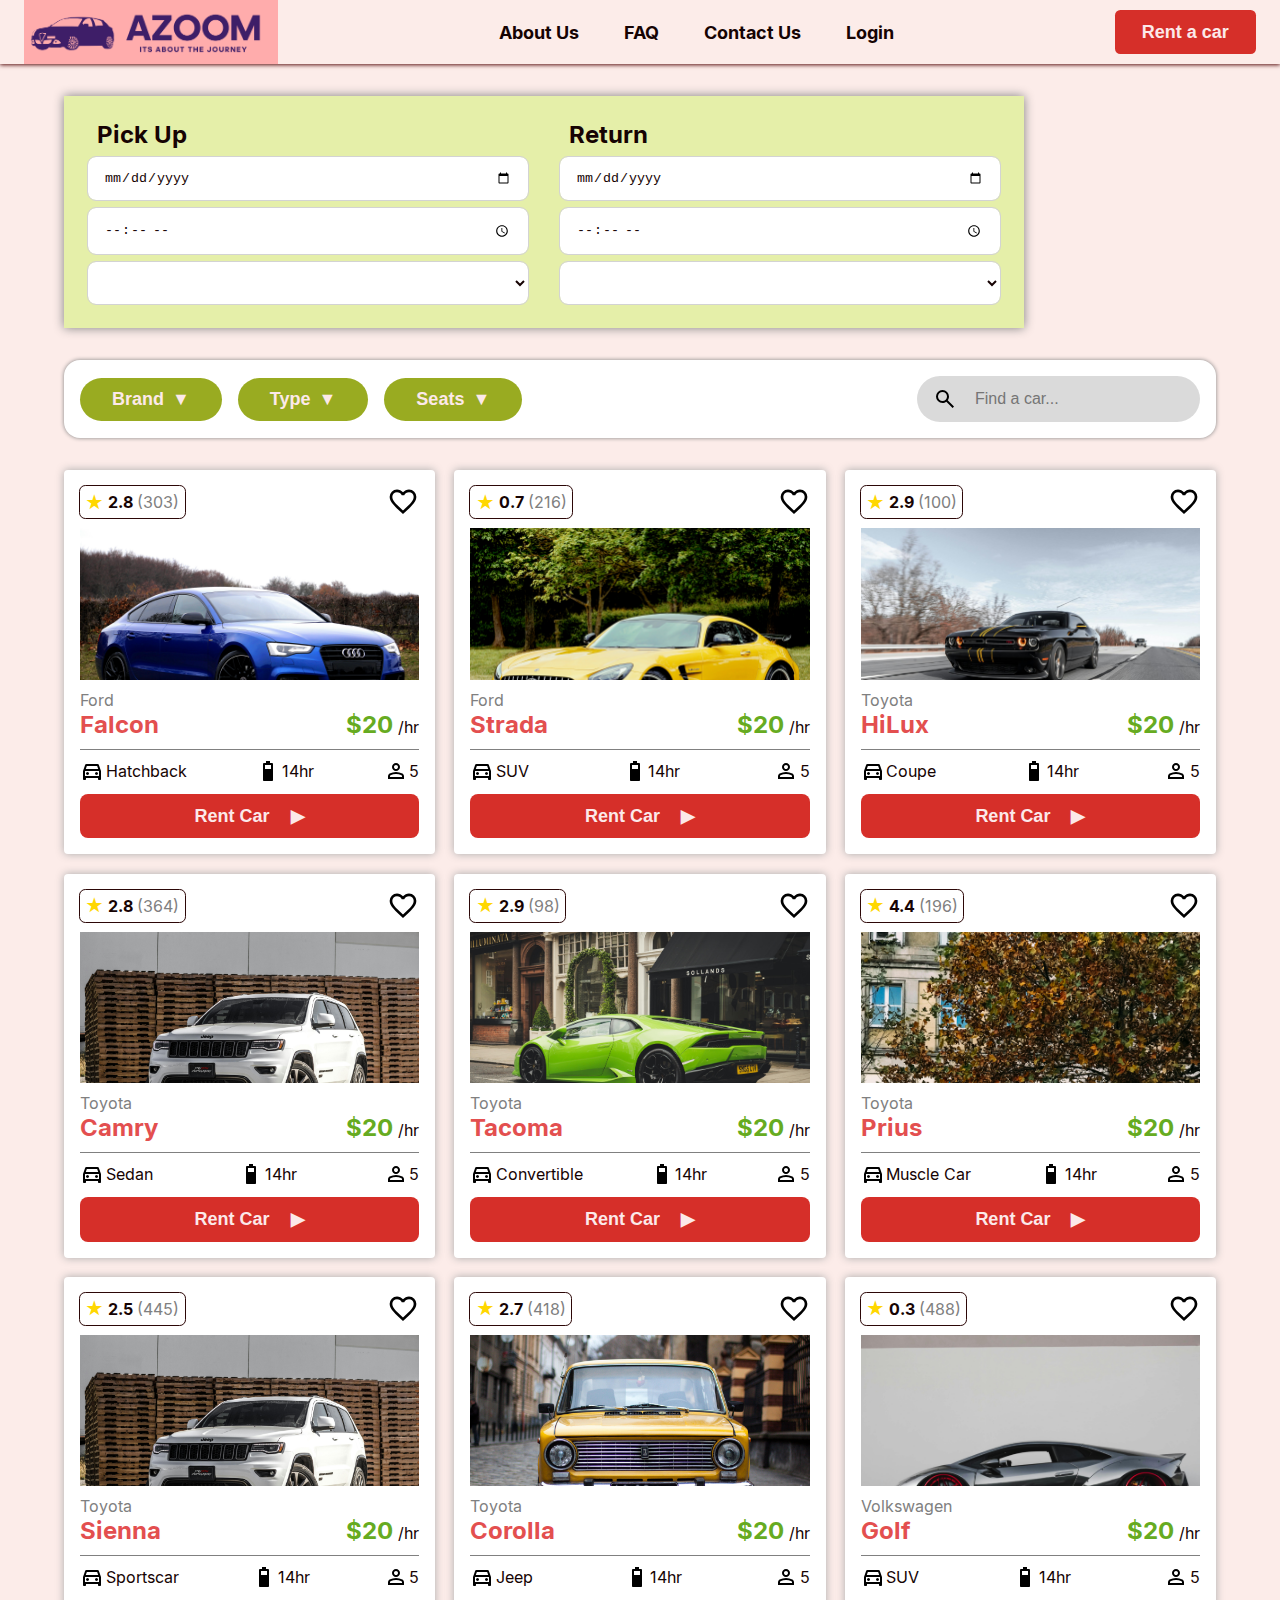
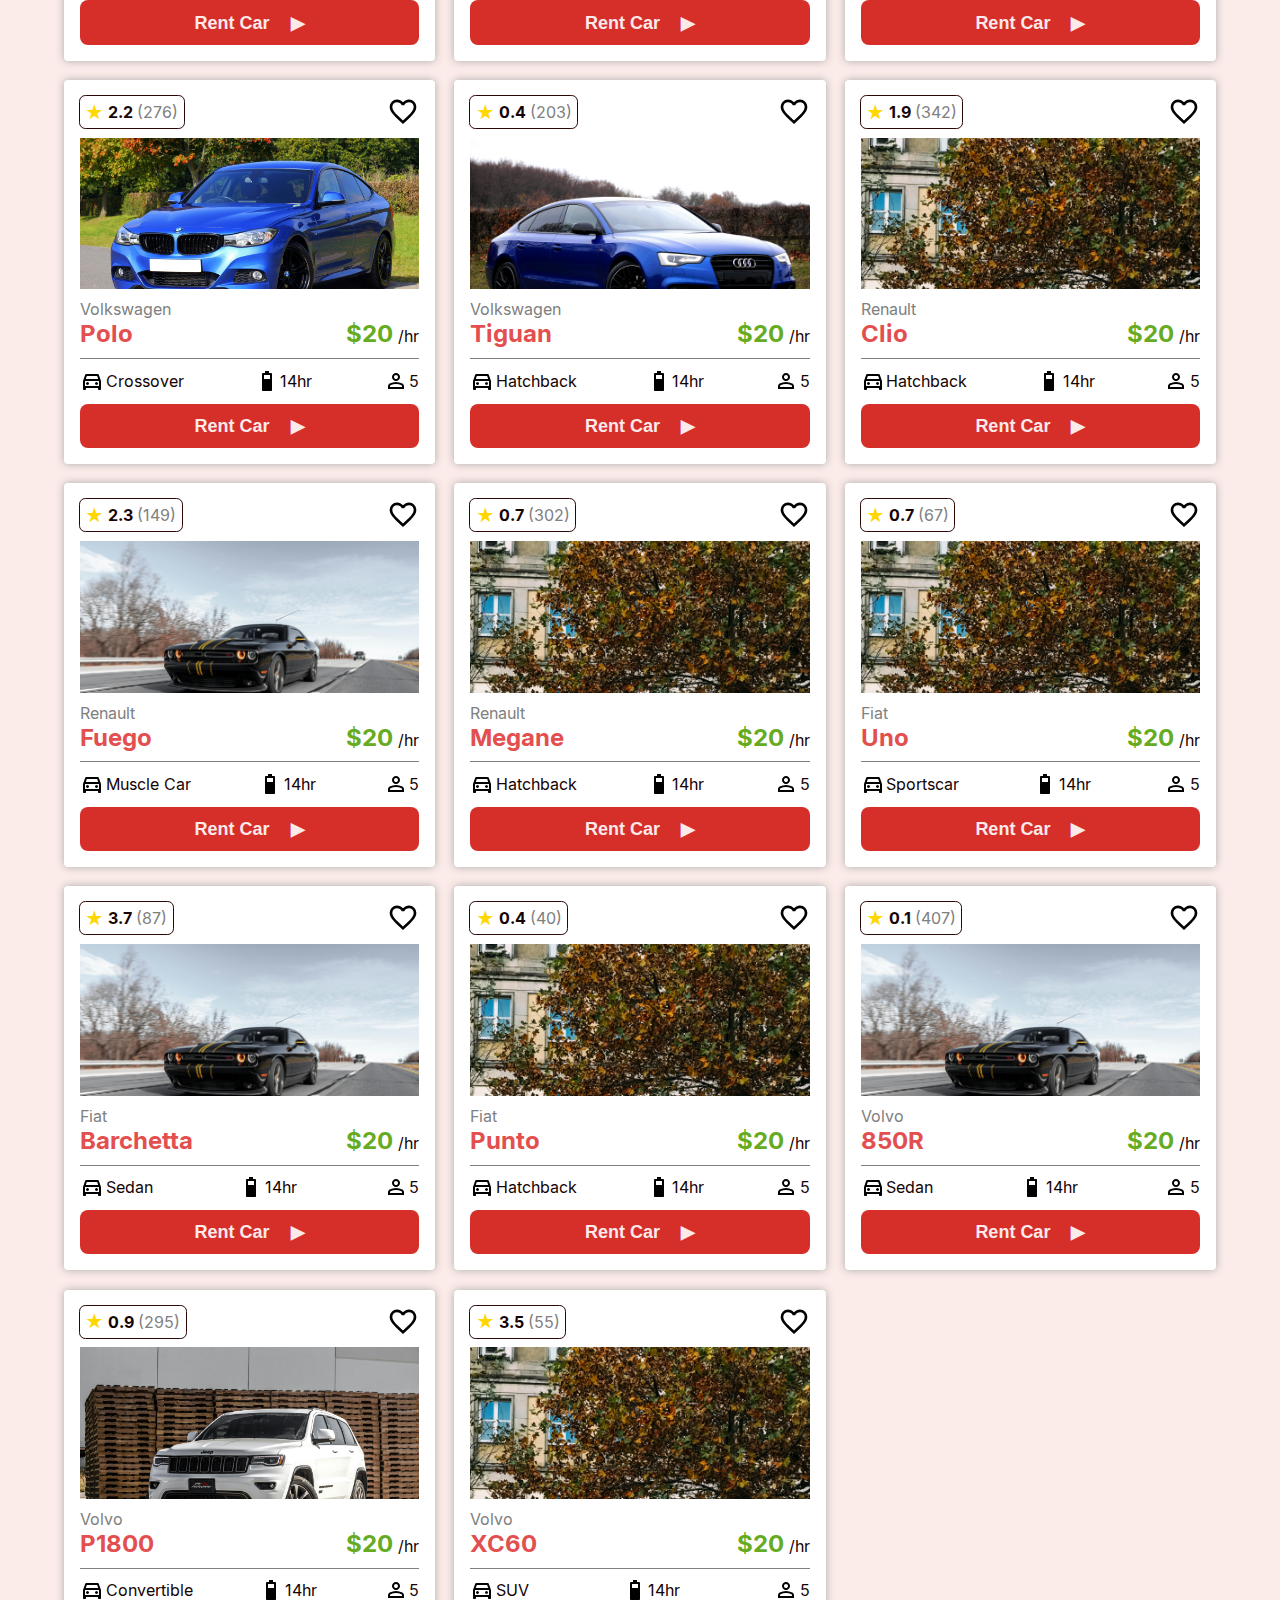
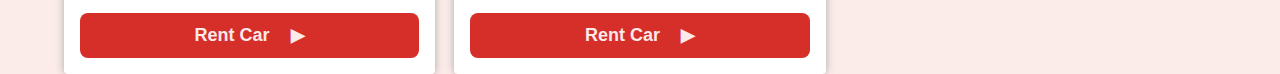
==== carCatalogue.html @ 2519cd16 "Made the 'contact us' page, design done-ish - just require refinements Created 'about us' page (but " ====
<!DOCTYPE html>
<html lang="en">

<head>
   <meta charset="UTF-8">
   <meta name="viewport" content="width=device-width, initial-scale=1.0">
   <title>AZoom - Car Catalogue</title>
   <link rel="stylesheet" href="../css/globalVars.css">
   <link rel="stylesheet" href="../css/carCatalogue.css">
   <script src="database/cars.js"></script>
   <script src="js/Globals.js"></script>
   <script src="js/navbar.js"></script>
   <script src="js/carCatalogue.js"></script>
</head>

<body class="car-catalogue">

   <!---------- HEADER ---------->
   <header class="header">
      <a href="./index.html">
         <img class="logo" src="../assets/images/AZoom-Logo.png" alt="">
      </a>

      <!--- MENU ITEMS LARGE (only show on larger devices) --->
      <nav class="menu-items-large">
         <a href="aboutUs.html">About Us</a>
         <a href="FAQ.html">FAQ</a>
         <a href="contactUs.html">Contact Us</a>
         <a href="login.html">Login</a>
      </nav>

      <button onclick="window.location.href = 'carCatalogue.html'" class="login-btn">Rent a car</button>
      <div class="burger-menu">
         <span></span>
         <span></span>
         <span></span>
      </div>
   </header>

   <div class="header-modal">
      <nav>
         <a href="aboutUs.html">About Us</a>
         <a href="FAQ.html">FAQ</a>
         <a href="contactUs.html">Contact Us</a>
         <a href="login.html">Login</a>
         <button onclick="window.location.href = 'carCatalogue.html'" >Rent a Car</button>
      </nav>
      <button class="close-button">×</button>
   </div>

   <!--------- MAIN ---------->
   <main class="car-checkout-main">
      <div class="width-resize-container">

         <!------ PICKUP/RETURN DETAILS CONTAINER ------>
         <form class="pickup-return-details">
            <div class="pickup-details">
               <h2>Pick Up</h2>
               <input type="date" required>
               <input type="time" required>
               <select name="location-options" id="" required>
                  <option value=""></option>
                  <option value="Bukit Timah Nature Reserve">Bukit Timah Nature Reserve</option>
                  <option value="Hougang Rivercourt">Hougang Rivercourt</option>
               </select>
            </div>
            <div class="return-details">
               <h2>Return</h2>
               <input type="date" required>
               <input type="time" required>
               <select name="location-options" id="" required>
                  <option value=""></option>
                  <option value="Changi Village">Changi Village</option>
                  <option value="Hougang Rivercourt">Hougang Rivercourt</option>
                  <option value="Wilson Parking Singapore">Wilson Parking Singapore</option>
                  <option value="Nex Carpark">Nex Carpark</option>
                  <option value="Bukit Timah Nature Reserve">Bukit Timah Nature Reserve</option>
               </select>
            </div>
         </form>

         <!-------- CAR FILTERS -------->
         <section class="car-filters-container">

            <div class="all-dropdowns">
               <!------ CAR BRAND - DROPDOWN ------>
               <div class="dropdown-container">
                  <button class="dropdown-btn">
                     Brand<span>▼</span>
                  </button>
                  <div class="dropdown-content">
                     <div class="dropdown-option">
                        <input type="checkbox" checked>
                        <span>Ford</span>
                     </div>
                     <div class="dropdown-option">
                        <input type="checkbox" checked>
                        <span>Toyota</span>
                     </div>
                     <div class="dropdown-option">
                        <input type="checkbox" checked>
                        <span>Volkswagen</span>
                     </div>
                     <div class="dropdown-option">
                        <input type="checkbox" checked>
                        <span>Renault</span>
                     </div>
                     <div class="dropdown-option">
                        <input type="checkbox" checked>
                        <span>Fiat</span>
                     </div>
                     <div class="dropdown-option">
                        <input type="checkbox" checked>
                        <span>Volvo</span>
                     </div>
                  </div>
               </div>

               <div class="dropdown-container">
                  <button class="dropdown-btn">
                     Type<span>▼</span>
                  </button>
                  <div class="dropdown-content">
                     <div class="dropdown-option">
                        <input type="checkbox" checked>
                        <span>SUV</span>
                     </div>
                     <div class="dropdown-option">
                        <input type="checkbox" checked>
                        <span>Hatchback</span>
                     </div>
                     <div class="dropdown-option">
                        <input type="checkbox" checked>
                        <span>Coupe</span>
                     </div>
                     <div class="dropdown-option">
                        <input type="checkbox" checked>
                        <span>Sedan</span>
                     </div>
                  </div>
               </div>

               <div class="dropdown-container">
                  <button class="dropdown-btn">
                     Seats<span>▼</span>
                  </button>
                  <div class="dropdown-content">
                     <div class="dropdown-option">
                        <input type="checkbox" checked>
                        <span>1 Seater</span>
                     </div>
                     <div class="dropdown-option">
                        <input type="checkbox" checked>
                        <span>2 Seater</span>
                     </div>
                     <div class="dropdown-option">
                        <input type="checkbox" checked>
                        <span>3 Seater</span>
                     </div>
                     <div class="dropdown-option">
                        <input type="checkbox" checked>
                        <span>4 Seater</span>
                     </div>
                     <div class="dropdown-option">
                        <input type="checkbox" checked>
                        <span>5 Seater</span>
                     </div>
                  </div>
               </div>
            </div>

            <div class="car-search">
               <img src="assets/svg/Search.svg" alt="">
               <input type="text" placeholder="Find a car...">
            </div>
         </section>

         <!------ CAR LISTINGS CONTAINER -->
         <section class="car-listings">
            <!-- To be filled dynamically via Javascript -->
         </section>
      </div>
   </main>
</body>

</html>
---- css/globalVars.css ----
*, *::before, *::after {
   box-sizing: border-box;
}

:root {
   -webkit-font-smoothing: antialiased;
   -moz-osx-font-smoothing: grayscale;
   font-smooth: never;

   --margin-xxs: 0.236em;
   --margin-xs: 0.382em;
   --margin-s: 0.618em;
   --margin-m: 0.1em;
   --margin-l: 1.618em;
   --margin-xl: 2.618em;
   --margin-xxl: 4.236em;

   --d1-margin-xxs: 0.266em;
   --d1-margin-xs: 0.431em;
   --d1-margin-s: 0.697em;
   --d1-margin-m: 1.128em;
   --d1-margin-l: 1.825em;
   --d1-margin-xl: 2.953em;
   --d1-margin-xxl: 4.778em;

   --body-margin-xxs: 0.382em;
   --body-margin-xs: 0.618em;
   --body-margin-s: 0.1em;
   --body-margin-m: 1.618em;
   --body-margin-l: 2.618em;
   --body-margin-xl: 4.236em;
   --body-margin-xxl: 6.854em;

   --text-margin-xxs: 0.3em;
   --text-margin-xs: 0.486em;
   --text-margin-s: 0.7862em;
   --text-margin-m: 1.272em;
   --text-margin-l: 2.058em;
   --text-margin-xl: 3.330em;
   --text-margin-xl: 5.388em;

   /* --header-xpad: 2rem;
   --xpad: 2rem;
   --FAQ-header-height: 4rem;  */

   /* --text-50: #f9ebee;
   --text-100: #f4d7dd;
   --text-200: #e9afbb;
   --text-300: #dd8899;
   --text-400: #d26077;
   --text-500: #c73855;
   --text-600: #9f2d44;
   --text-700: #772233;
   --text-800: #501622;
   --text-900: #280b11;
   --text-950: #140608;

   --background-50: #faebee;
   --background-100: #f4d7dc;
   --background-200: #eaaeb9;
   --background-300: #df8696;
   --background-400: #d45e74;
   --background-500: #c93651;
   --background-600: #a12b41;
   --background-700: #792030;
   --background-800: #511520;
   --background-900: #280b10;
   --background-950: #140508;

   --primary-50: #faebee;
   --primary-100: #f4d7dc;
   --primary-200: #eaaeb9;
   --primary-300: #df8696;
   --primary-400: #d45e74;
   --primary-500: #c93651;
   --primary-600: #a12b41;
   --primary-700: #792030;
   --primary-800: #511520;
   --primary-900: #280b10;
   --primary-950: #140508;

   --secondary-50: #faf9eb;
   --secondary-100: #f4f3d7;
   --secondary-200: #e9e6af;
   --secondary-300: #deda87;
   --secondary-400: #d3cd5f;
   --secondary-500: #c8c137;
   --secondary-600: #a09a2c;
   --secondary-700: #787421;
   --secondary-800: #504d16;
   --secondary-900: #28270b;
   --secondary-950: #141305;

   --accent-50: #f6faeb;
   --accent-100: #ecf4d7;
   --accent-200: #daeaae;
   --accent-300: #c7df86;
   --accent-400: #b5d45e;
   --accent-500: #a2c936;
   --accent-600: #82a12b;
   --accent-700: #617920;
   --accent-800: #415115;
   --accent-900: #20280b;
   --accent-950: #101405; */

   --text-50: #fce9e9;
   --text-100: #f8d3d3;
   --text-200: #f1a7a7;
   --text-300: #ea7b7b;
   --text-400: #e34f4f;
   --text-500: #dd2222;
   --text-600: #b01c1c;
   --text-700: #841515;
   --text-800: #580e0e;
   --text-900: #2c0707;
   --text-950: #160303;
   
   --background-50: #fcece9;
   --background-100: #f8dad3;
   --background-200: #f1b4a7;
   --background-300: #ea8f7b;
   --background-400: #e36a4f;
   --background-500: #dd4522;
   --background-600: #b0371c;
   --background-700: #842915;
   --background-800: #581b0e;
   --background-900: #2c0e07;
   --background-950: #160703;
   
   --primary-50: #fbeaea;
   --primary-100: #f7d5d4;
   --primary-200: #efaca9;
   --primary-300: #e7827e;
   --primary-400: #de5854;
   --primary-500: #d62f29;
   --primary-600: #ab2521;
   --primary-700: #811c18;
   --primary-800: #561310;
   --primary-900: #2b0908;
   --primary-950: #150504;
   
   --secondary-50: #f9fbea;
   --secondary-100: #f2f7d4;
   --secondary-200: #e5efa9;
   --secondary-300: #d9e77e;
   --secondary-400: #ccde54;
   --secondary-500: #bfd629;
   --secondary-600: #99ab21;
   --secondary-700: #738118;
   --secondary-800: #4c5610;
   --secondary-900: #262b08;
   --secondary-950: #131504;
   
   --accent-50: #f2fbea;
   --accent-100: #e6f7d4;
   --accent-200: #ccefa9;
   --accent-300: #b3e77e;
   --accent-400: #99de54;
   --accent-500: #80d629;
   --accent-600: #66ab21;
   --accent-700: #4d8118;
   --accent-800: #335610;
   --accent-900: #1a2b08;
   --accent-950: #0d1504;
}

:root[data-theme="dark"] {
   --text-50: #140508;
   --text-100: #290a0f;
   --text-200: #52141f;
   --text-300: #7a1f2e;
   --text-400: #a3293d;
   --text-500: #cc334d;
   --text-600: #d65c70;
   --text-700: #e08594;
   --text-800: #ebadb8;
   --text-900: #f5d6db;
   --text-950: #faebed;

   --background-50: #140508;
   --background-100: #290a0f;
   --background-200: #52141f;
   --background-300: #7a1f2e;
   --background-400: #a3293d;
   --background-500: #cc334d;
   --background-600: #d65c70;
   --background-700: #e08594;
   --background-800: #ebadb8;
   --background-900: #f5d6db;
   --background-950: #faebed;

   --primary-50: #140508;
   --primary-100: #280b10;
   --primary-200: #511520;
   --primary-300: #792030;
   --primary-400: #a12b41;
   --primary-500: #c93651;
   --primary-600: #d45e74;
   --primary-700: #df8696;
   --primary-800: #eaaeb9;
   --primary-900: #f4d7dc;
   --primary-950: #faebee;

   --secondary-50: #141305;
   --secondary-100: #28270b;
   --secondary-200: #504d16;
   --secondary-300: #787421;
   --secondary-400: #a09a2c;
   --secondary-500: #c8c137;
   --secondary-600: #d3cd5f;
   --secondary-700: #deda87;
   --secondary-800: #e9e6af;
   --secondary-900: #f4f3d7;
   --secondary-950: #faf9eb;

   --accent-50: #101405;
   --accent-100: #20280b;
   --accent-200: #415115;
   --accent-300: #617920;
   --accent-400: #82a12b;
   --accent-500: #a2c936;
   --accent-600: #b5d45e;
   --accent-700: #c7df86;
   --accent-800: #daeaae;
   --accent-900: #ecf4d7;
   --accent-950: #f6faeb;
}

@font-face {
   font-family: 'Inter';
   src: url('/assets/fonts/Inter/Inter-Regular.ttf') format('truetype');
   font-weight: 400;
   font-style: normal;
}

@font-face {
   font-family: 'Inter';
   src: url('/assets/fonts/Inter/Inter-Bold.ttf') format('truetype');
   font-weight: 700;
   font-style: normal;
}

html,
body {
   background: var(--background-50);
   color: var(--text-950);

   margin: 0;
   padding: 0;

   height: 100%;

   font-family: 'Inter', sans-serif;
}

h1,
h2,
h3,
h4, 
h5, 
h6, 
ul,
ol,
p,
textarea {
   margin: 0;
   padding: 0;
}

img {
   display: block;
   width: 100%;
}
---- css/carCatalogue.css ----
@import url(globalVars.css);
@import url(header.css);

html,
body {
   background-color: var(--background-50);
}

.car-checkout-main {
   display: flex;
   flex-direction: column;
   justify-content: start;
   align-items: center;

   gap: 2.5rem;
   margin-top: 2rem;
   margin-bottom: 2rem;
}

.car-catalogue {
   width: 100%;
   height: 10rem;
}

.width-resize-container {
   display: flex;
   flex-direction: column;
   gap: 2rem;
   width: 90%;
}

@media screen and (min-width: 1024px) {
   .width-resize-container {
      max-width: 75rem;
   }
}

/* =============================================== */
/* ================ CAR FILTERS ================== */
/* =============================================== */
.car-filters-container {
   border-radius: 1rem;
   padding: 1rem;
   box-shadow: 0px 0px 0.25rem gray;
   background-color: white;

   width: 100%;
   display: flex;
   flex-direction: column;
   justify-content: center; 
   align-items: start;
   gap: 1.2rem;
}

@media screen and (min-width: 1024px) {
   .car-filters-container {
      flex-direction: row;
      justify-content: space-between;
      align-items: center;
   }
}

.car-filters-container .all-dropdowns {
   display: flex;
   justify-content: start;
   gap: 1rem;
}

.dropdown-container {
   position: relative;
   display: inline-block;
}

.dropdown-btn {
   display: flex;
   justify-content: center;
   align-items: center;
   gap: 0.5rem;

   background-color: var(--secondary-600);
   color: var(--text-50);

   border-radius: 4rem;
   border: none;
   padding: 0.7rem 2rem;

   font-size: large;
   font-weight: bold;
   transition: background-color 0.1s;
}

.dropdown-content {
   display: block;
   position: absolute;
   background-color: rgb(255, 255, 255);
   min-width: 12rem;
   outline: 2px solid lightgray;
   border-radius: 1rem;
   box-shadow: 0px 1rem 2rem 0px rgba(0, 0, 0, 0.2);
   z-index: 1;

   transform: scaleY(0); 
   transform-origin: top;
   transition: transform 0.2s ease-in-out;
}

.dropdown-container:hover .dropdown-content {
   display: block;
   transform: scaleY(1);
}

.dropdown-container:hover .dropdown-btn >span {
   transform: scaleY(-1);
}

.dropdown-btn >span {
   transition: transform 0.25s ease-in-out;
}

.dropdown-content .dropdown-option {
   color: black;
   padding: 12px 16px;
   text-decoration: none;
   display: block;
   accent-color: var(--primary-300);
}

.dropdown-content .dropdown-option:hover {
   background-color: #e3e3e3;
}

.dropdown-container:hover .dropdown-btn {
   background-color: var(--primary-400);
}
/* ============================================== */
/* ================ CAR SEARCH ================== */
/* ============================================== */
.car-search {
   display: flex;
   justify-content: start;
   /* align-items: center; */
   gap: 1rem;

   font-size: medium;
   border-radius: 2rem;
   padding: 0.7rem 1rem;
   background-color: rgb(218, 218, 218);
}

.car-search >img {
   width: 1.5rem;
   height: 1.5rem;
   object-fit: contain;
}

.car-search >input[type="text"] {
   border: none;
   background: none;
   min-width: 12rem;
   font-size: 1rem;
}

.car-search >input[type="text"]:focus {
   outline: none;
}

.car-search >button:hover {
   background-color: var(--accent-500);
}

/* ================================================ */
/* ============ PICKUP/RETURN DETAILS ============= */
/* ================================================ */
.pickup-return-details {
   display: flex;
   flex-direction: column;
   gap: 2rem;
   background-color: var(--secondary-200);
   box-shadow: 0px 0px 10px gray;
   padding: 1.5rem;
   width: 100%;
}

.pickup-details,
.return-details {
   display: flex;
   flex-direction: column;
   gap: 0.5rem;
}

.pickup-details h2,
.return-details h2 {
   padding-left: var(--margin-xs);
}

.pickup-return-details input[type="date"],
.pickup-return-details input[type="time"],
.pickup-return-details input[type="text"],
.pickup-return-details select {
   border-radius: 0.5rem;
   border: none;
   outline: 1px solid lightgray;
   background: white;
   color: var(--text-950);
   padding: 0.8rem 1rem;
}

@media screen and (min-width: 768px) {
   .pickup-return-details-container {
      justify-content: flex-start;
   }

   .pickup-return-details {
      flex-direction: row;
      max-width: 60rem;
   }

   .pickup-details,
   .return-details {
      width: 100%;
   }
}

/* ================================================ */
/* ============== CAR CATALOGUE MAIN ============== */
/* ================================================ */
.car-catalogue .heading {
   text-align: center;
   font-size: 2.5rem;
   margin-top: var(--margin-xl);
   margin-bottom: var(--margin-l);
}

.car-listings {
   display: grid;
   grid-template-columns: 1fr;
   gap: 1.2rem;
}

@media screen and (min-width: 550px) {
   .car-listings {
      grid-template-columns: repeat(2, 1fr);
   }
}

@media screen and (min-width: 1024px) {
   .car-listings {
      grid-template-columns: repeat(3, 1fr);
   }
}
/* =========================================== */
/* =============== CAR CARD ================== */
/* =========================================== */
.car-card {
   flex: 1 1 20rem;

   display: flex;
   flex-direction: column;
   align-items: center;

   padding: 1rem;
   height: 24rem;

   background-color: white;
   border-radius: 0.25rem;
   box-shadow: 0px 0px 8px darkgray;
}

/* ============================================= */
/* =============== CAR HEADER ================== */
/* ============================================= */
.car-card .card-header {
   display: flex;
   flex-direction: row;
   justify-content: space-between;

   width: 100%;
   margin-bottom: var(--margin-s);
}

.card-header>img {
   height: 2rem;
   width: 2rem;
   object-fit: contain;
}

.rating-container {
   display: flex;
   justify-content: start;
   align-items: center;

   border-radius: 0.333rem;
   gap: 0.25rem;

   padding-top: 0.125rem;
   padding-bottom: 0.125rem;

   padding-left: 0.333rem;
   padding-right: 0.333rem;

   outline: 1px solid var(--text-900);
}

.rating-container .star {
   font-size: large;
   color: gold;
}

.rating-container .rating-count {
   color: gray;
}

/* ============================================= */
/* ============= IMAGE CONTAINER =============== */
/* ============================================= */
.car-card .image-container {
   width: 100%;
   height: 20rem;

   overflow: hidden;
}

.car-card .image-container>img {
   width: 100%;
   object-fit: contain;
}

/* ============================================ */
/* ================ CAR DATA ================== */
/* ============================================ */
.car-listings .car-card .car-data {
   display: flex;
   justify-content: space-between;
   align-items: end;
   width: 100%;

   margin-bottom: var(--margin-s);
}

.car-listings .car-card .car-data .data-left {
   display: flex;
   flex-direction: column;
   justify-content: center;
   align-items: start;
}

.car-listings .car-card .car-data .car-make {
   color: gray;
   margin-top: var(--margin-s);
}

.car-listings .car-card .car-data .car-model {
   color: var(--text-400);
   font-size: x-large;
}

.car-listings .car-card .car-data .hourly-rate strong {
   font-size: x-large;
   color: var(--accent-600);
}

.car-listings .car-card .separator {
   width: 100%;
   height: 1px;
   background-color: gray;
}

/* ============================================ */
/* ================ CAR STATS ================= */
/* ============================================ */
.car-listings .car-card .car-stats {
   display: flex;
   justify-content: space-between;
   align-items: center;
   width: 100%;

   margin-top: var(--margin-s);
}

.car-stat {
   display: flex;
   justify-content: center;
   align-items: center;
   gap: 0.1rem;
}

.car-stat>img {
   width: 1.5rem;
   height: 1.5rem;
}

/* ============================================ */
/* ================ CAR BUTTON ================ */
/* ============================================ */
.rent-btn {
   margin-top: var(--margin-s);
   padding-top: 1rem;
   background-color: var(--primary-500);
   width: 100%;

   font-size: large;
   font-weight: bold;

   color: var(--text-50);
   border: none;
   border-radius: 0.5rem;
   padding: 0.7rem 0rem;

   cursor: pointer;
   transition: background-color 0.1s ease-in-out;
}

.rent-btn:hover {
   background-color: var(--primary-400);
}

.rent-btn >span {
   margin-left: 1rem;
   transition: all 0.1s;
}

.rent-btn:hover >span {
   /* margin-left: 1rem; */
   transform: scale(1.5);
}

/* ---- DEBUG ---- */
* {
   /* outline: 1px dotted rgb(205, 71, 71); */
}
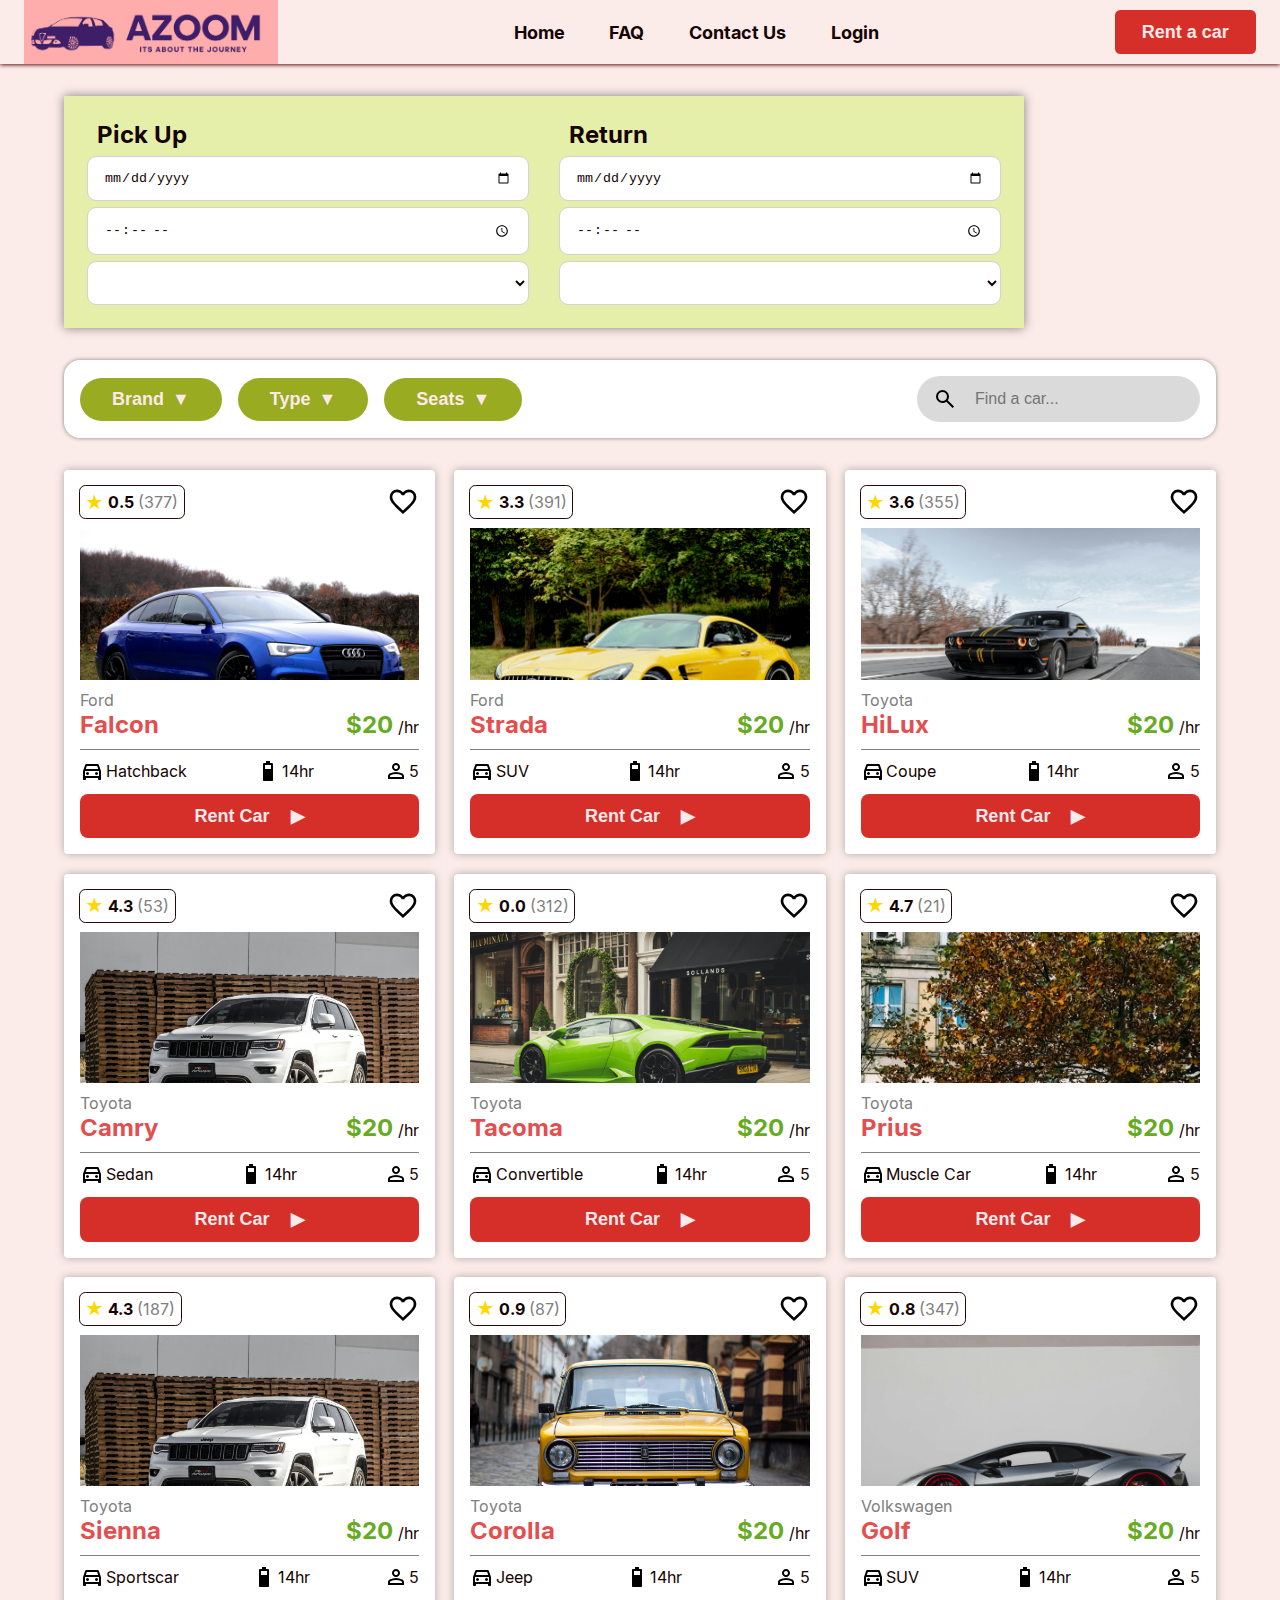
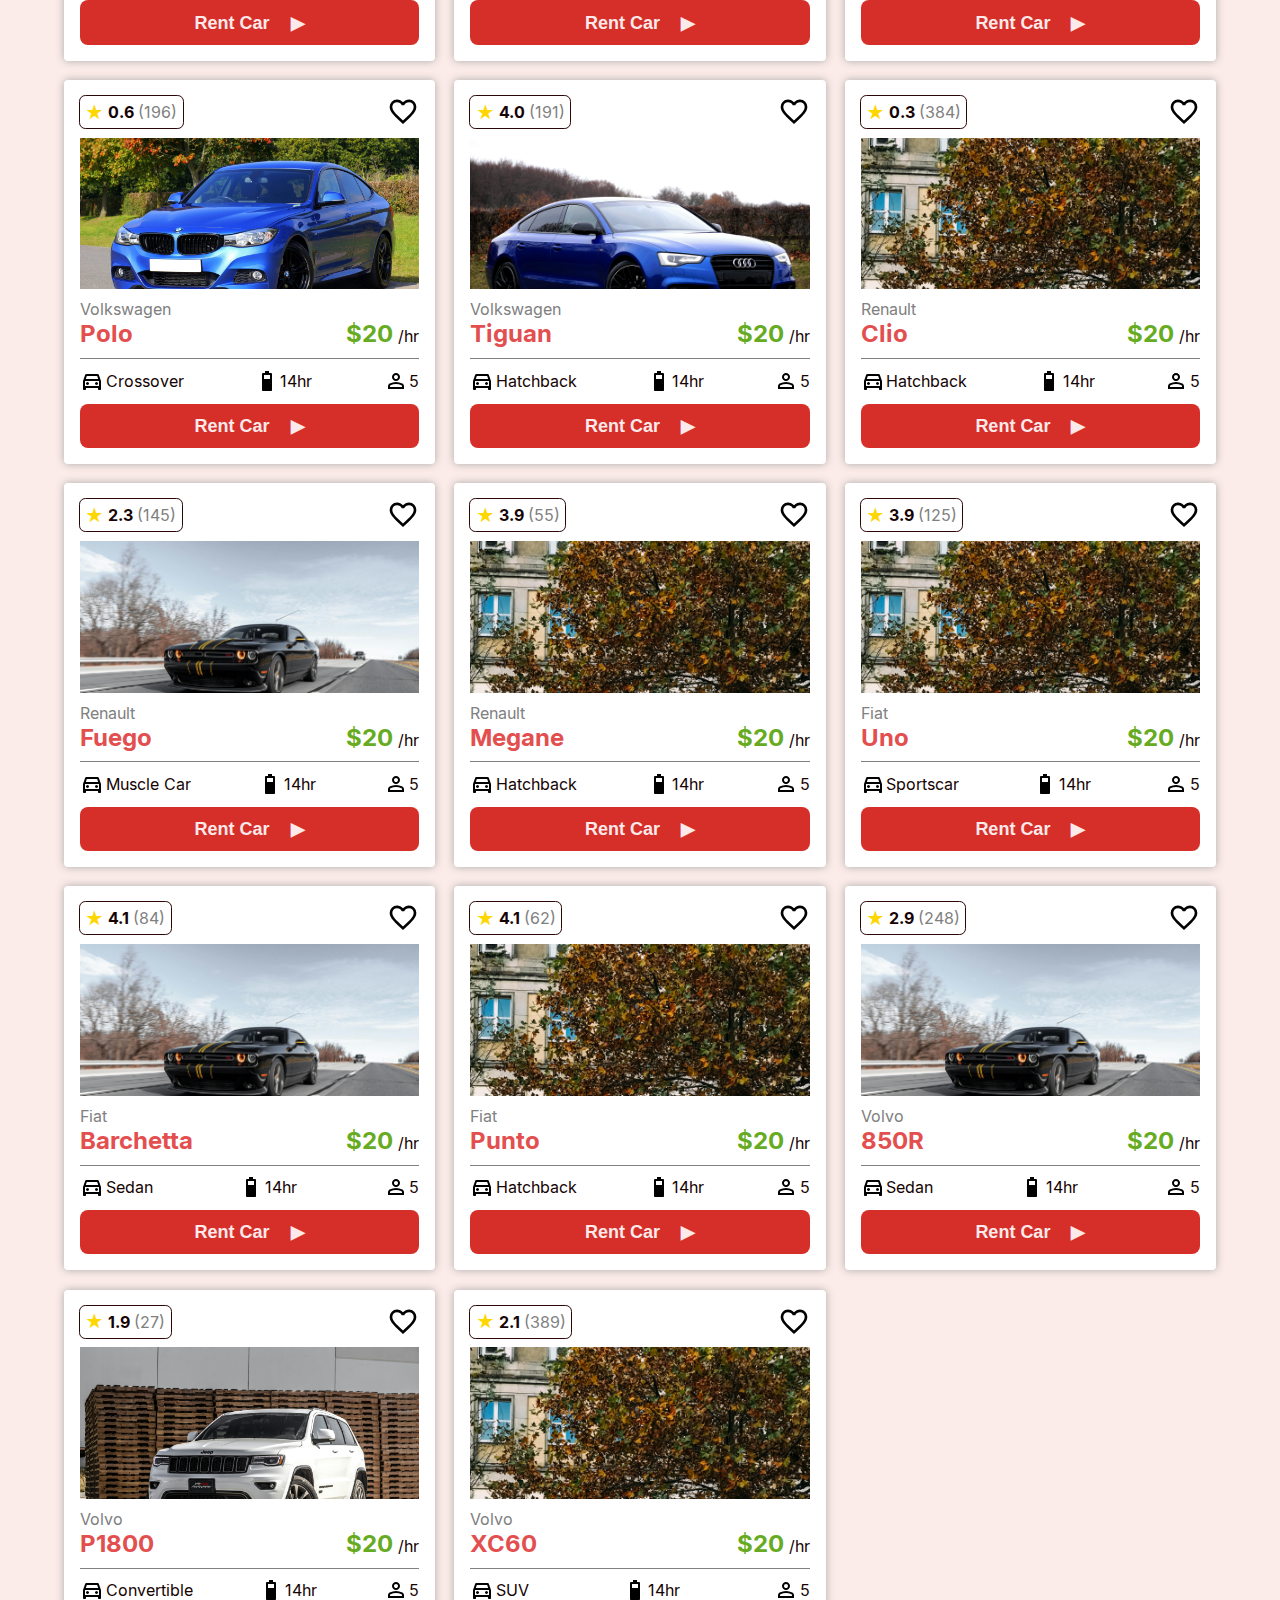
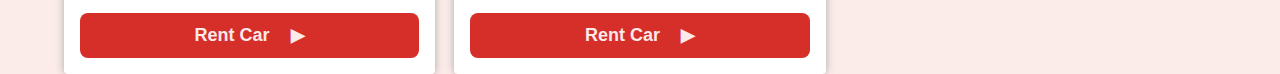
==== commit fb15435c: "Decided to drop the "about us" page - too much work. Created a "get started" section for the index p" ====
--- a/carCatalogue.html
+++ b/carCatalogue.html
@@ -23,7 +23,7 @@
 
       <!--- MENU ITEMS LARGE (only show on larger devices) --->
       <nav class="menu-items-large">
-         <a href="aboutUs.html">About Us</a>
+         <a href="index.html">Home</a>
          <a href="FAQ.html">FAQ</a>
          <a href="contactUs.html">Contact Us</a>
          <a href="login.html">Login</a>
@@ -39,7 +39,7 @@
 
    <div class="header-modal">
       <nav>
-         <a href="aboutUs.html">About Us</a>
+         <a href="index.html">Home</a>
          <a href="FAQ.html">FAQ</a>
          <a href="contactUs.html">Contact Us</a>
          <a href="login.html">Login</a>
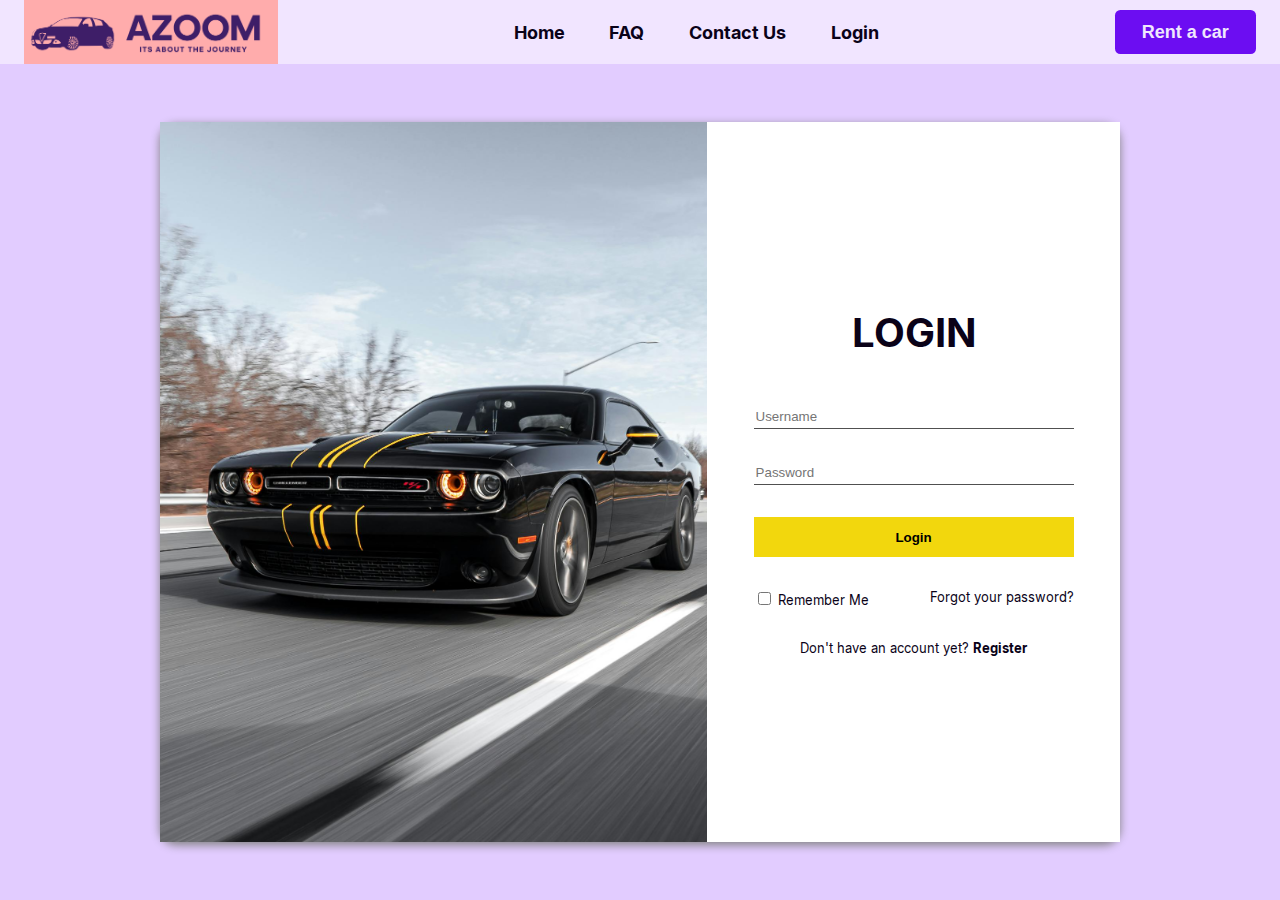
==== commit 08eb1980: "Implemented basic login and conditional rendering of the login/signout words on the header (can't be" ====
--- a/carCatalogue.html
+++ b/carCatalogue.html
@@ -5,8 +5,8 @@
    <meta charset="UTF-8">
    <meta name="viewport" content="width=device-width, initial-scale=1.0">
    <title>AZoom - Car Catalogue</title>
-   <link rel="stylesheet" href="../css/globalVars.css">
-   <link rel="stylesheet" href="../css/carCatalogue.css">
+   <link rel="stylesheet" href="css/globalVars.css">
+   <link rel="stylesheet" href="css/carCatalogue.css">
    <script src="database/cars.js"></script>
    <script src="js/Globals.js"></script>
    <script src="js/navbar.js"></script>
@@ -17,8 +17,8 @@
 
    <!---------- HEADER ---------->
    <header class="header">
-      <a href="./index.html">
-         <img class="logo" src="../assets/images/AZoom-Logo.png" alt="">
+      <a href="index.html">
+         <img class="logo" src="assets/images/AZoom-Logo.png" alt="">
       </a>
 
       <!--- MENU ITEMS LARGE (only show on larger devices) --->
@@ -26,7 +26,7 @@
          <a href="index.html">Home</a>
          <a href="FAQ.html">FAQ</a>
          <a href="contactUs.html">Contact Us</a>
-         <a href="login.html">Login</a>
+         <a class="login-signout-link" href="login.html">Login</a>
       </nav>
 
       <button onclick="window.location.href = 'carCatalogue.html'" class="login-btn">Rent a car</button>
--- a/css/globalVars.css
+++ b/css/globalVars.css
@@ -1,12 +1,10 @@
-*, *::before, *::after {
+*,
+*::before,
+*::after {
    box-sizing: border-box;
 }
 
 :root {
-   -webkit-font-smoothing: antialiased;
-   -moz-osx-font-smoothing: grayscale;
-   font-smooth: never;
-
    --margin-xxs: 0.236em;
    --margin-xs: 0.382em;
    --margin-s: 0.618em;
@@ -39,71 +37,7 @@
    --text-margin-xl: 3.330em;
    --text-margin-xl: 5.388em;
 
-   /* --header-xpad: 2rem;
-   --xpad: 2rem;
-   --FAQ-header-height: 4rem;  */
-
-   /* --text-50: #f9ebee;
-   --text-100: #f4d7dd;
-   --text-200: #e9afbb;
-   --text-300: #dd8899;
-   --text-400: #d26077;
-   --text-500: #c73855;
-   --text-600: #9f2d44;
-   --text-700: #772233;
-   --text-800: #501622;
-   --text-900: #280b11;
-   --text-950: #140608;
-
-   --background-50: #faebee;
-   --background-100: #f4d7dc;
-   --background-200: #eaaeb9;
-   --background-300: #df8696;
-   --background-400: #d45e74;
-   --background-500: #c93651;
-   --background-600: #a12b41;
-   --background-700: #792030;
-   --background-800: #511520;
-   --background-900: #280b10;
-   --background-950: #140508;
-
-   --primary-50: #faebee;
-   --primary-100: #f4d7dc;
-   --primary-200: #eaaeb9;
-   --primary-300: #df8696;
-   --primary-400: #d45e74;
-   --primary-500: #c93651;
-   --primary-600: #a12b41;
-   --primary-700: #792030;
-   --primary-800: #511520;
-   --primary-900: #280b10;
-   --primary-950: #140508;
-
-   --secondary-50: #faf9eb;
-   --secondary-100: #f4f3d7;
-   --secondary-200: #e9e6af;
-   --secondary-300: #deda87;
-   --secondary-400: #d3cd5f;
-   --secondary-500: #c8c137;
-   --secondary-600: #a09a2c;
-   --secondary-700: #787421;
-   --secondary-800: #504d16;
-   --secondary-900: #28270b;
-   --secondary-950: #141305;
-
-   --accent-50: #f6faeb;
-   --accent-100: #ecf4d7;
-   --accent-200: #daeaae;
-   --accent-300: #c7df86;
-   --accent-400: #b5d45e;
-   --accent-500: #a2c936;
-   --accent-600: #82a12b;
-   --accent-700: #617920;
-   --accent-800: #415115;
-   --accent-900: #20280b;
-   --accent-950: #101405; */
-
-   --text-50: #fce9e9;
+   /* --text-50: #fce9e9;
    --text-100: #f8d3d3;
    --text-200: #f1a7a7;
    --text-300: #ea7b7b;
@@ -161,69 +95,67 @@
    --accent-700: #4d8118;
    --accent-800: #335610;
    --accent-900: #1a2b08;
-   --accent-950: #0d1504;
-}
-
-:root[data-theme="dark"] {
-   --text-50: #140508;
-   --text-100: #290a0f;
-   --text-200: #52141f;
-   --text-300: #7a1f2e;
-   --text-400: #a3293d;
-   --text-500: #cc334d;
-   --text-600: #d65c70;
-   --text-700: #e08594;
-   --text-800: #ebadb8;
-   --text-900: #f5d6db;
-   --text-950: #faebed;
-
-   --background-50: #140508;
-   --background-100: #290a0f;
-   --background-200: #52141f;
-   --background-300: #7a1f2e;
-   --background-400: #a3293d;
-   --background-500: #cc334d;
-   --background-600: #d65c70;
-   --background-700: #e08594;
-   --background-800: #ebadb8;
-   --background-900: #f5d6db;
-   --background-950: #faebed;
-
-   --primary-50: #140508;
-   --primary-100: #280b10;
-   --primary-200: #511520;
-   --primary-300: #792030;
-   --primary-400: #a12b41;
-   --primary-500: #c93651;
-   --primary-600: #d45e74;
-   --primary-700: #df8696;
-   --primary-800: #eaaeb9;
-   --primary-900: #f4d7dc;
-   --primary-950: #faebee;
-
-   --secondary-50: #141305;
-   --secondary-100: #28270b;
-   --secondary-200: #504d16;
-   --secondary-300: #787421;
-   --secondary-400: #a09a2c;
-   --secondary-500: #c8c137;
-   --secondary-600: #d3cd5f;
-   --secondary-700: #deda87;
-   --secondary-800: #e9e6af;
-   --secondary-900: #f4f3d7;
-   --secondary-950: #faf9eb;
-
-   --accent-50: #101405;
-   --accent-100: #20280b;
-   --accent-200: #415115;
-   --accent-300: #617920;
-   --accent-400: #82a12b;
-   --accent-500: #a2c936;
-   --accent-600: #b5d45e;
-   --accent-700: #c7df86;
-   --accent-800: #daeaae;
-   --accent-900: #ecf4d7;
-   --accent-950: #f6faeb;
+   --accent-950: #0d1504; */
+
+   --text-50: #f0e7fd;
+   --text-100: #e0cffc;
+   --text-200: #c2a0f8;
+   --text-300: #a370f5;
+   --text-400: #8440f2;
+   --text-500: #6611ee;
+   --text-600: #510dbf;
+   --text-700: #3d0a8f;
+   --text-800: #29075f;
+   --text-900: #140330;
+   --text-950: #0a0218;
+   
+   --background-50: #f1e5ff;
+   --background-100: #e2ccff;
+   --background-200: #c599ff;
+   --background-300: #a866ff;
+   --background-400: #8b33ff;
+   --background-500: #6e00ff;
+   --background-600: #5800cc;
+   --background-700: #420099;
+   --background-800: #2c0066;
+   --background-900: #160033;
+   --background-950: #0b001a;
+   
+   --primary-50: #f0e7fe;
+   --primary-100: #e2cffc;
+   --primary-200: #c49efa;
+   --primary-300: #a76ef7;
+   --primary-400: #8a3df5;
+   --primary-500: #6c0df2;
+   --primary-600: #570ac2;
+   --primary-700: #410891;
+   --primary-800: #2b0561;
+   --primary-900: #160330;
+   --primary-950: #0b0118;
+   
+   --secondary-50: #feeee7;
+   --secondary-100: #fcdecf;
+   --secondary-200: #fabd9e;
+   --secondary-300: #f79c6e;
+   --secondary-400: #f57a3d;
+   --secondary-500: #f2590d;
+   --secondary-600: #c2470a;
+   --secondary-700: #913608;
+   --secondary-800: #612405;
+   --secondary-900: #301203;
+   --secondary-950: #180901;
+   
+   --accent-50: #fefbe7;
+   --accent-100: #fcf7cf;
+   --accent-200: #faef9e;
+   --accent-300: #f7e76e;
+   --accent-400: #f5df3d;
+   --accent-500: #f2d70d;
+   --accent-600: #c2ac0a;
+   --accent-700: #918108;
+   --accent-800: #615605;
+   --accent-900: #302b03;
+   --accent-950: #181601;
 }
 
 @font-face {
@@ -256,9 +188,9 @@
 h1,
 h2,
 h3,
-h4, 
-h5, 
-h6, 
+h4,
+h5,
+h6,
 ul,
 ol,
 p,
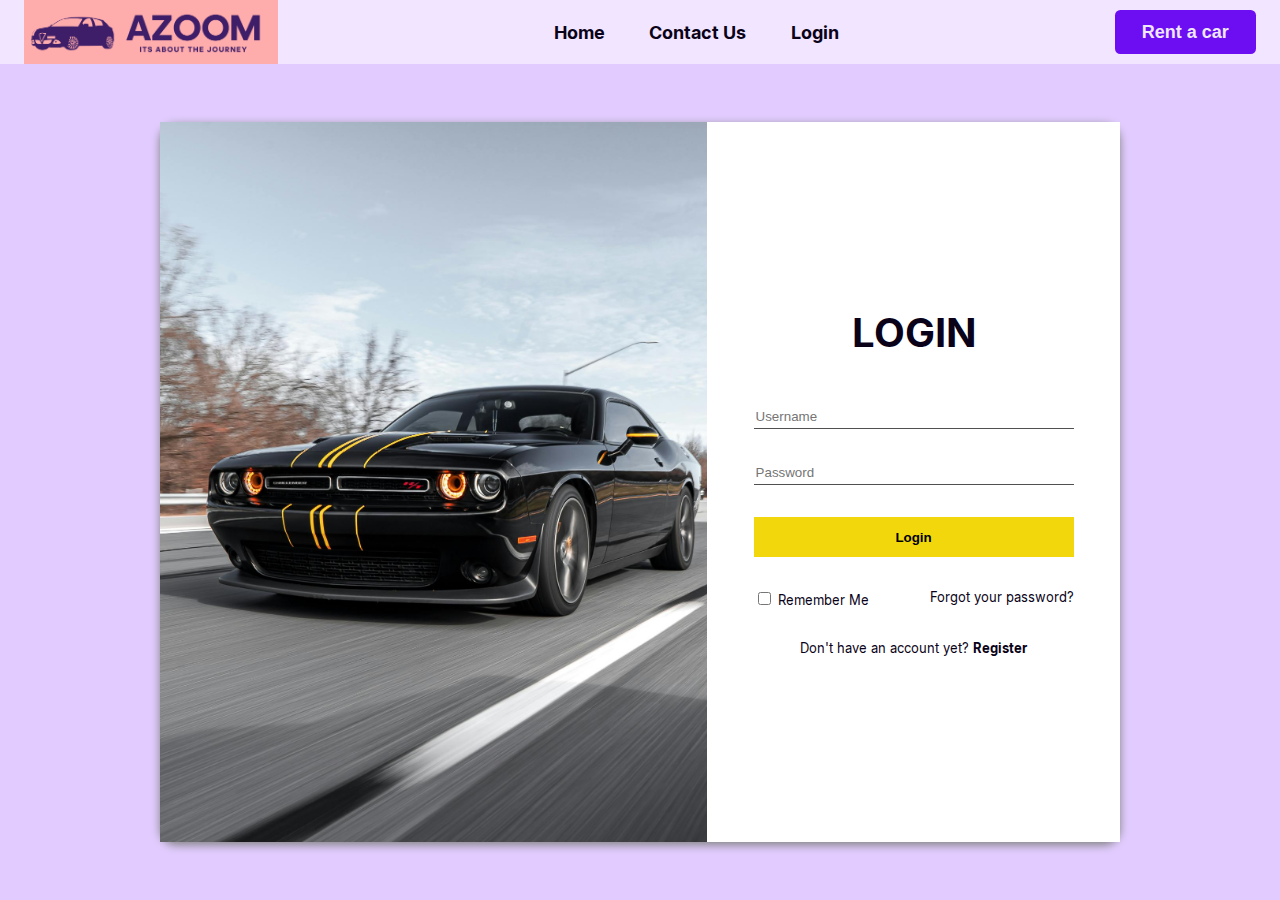
==== commit 26a47816: "Moved the FAQ section into the 'index' page Employee Portal WIP" ====
--- a/carCatalogue.html
+++ b/carCatalogue.html
@@ -24,7 +24,6 @@
       <!--- MENU ITEMS LARGE (only show on larger devices) --->
       <nav class="menu-items-large">
          <a href="index.html">Home</a>
-         <a href="FAQ.html">FAQ</a>
          <a href="contactUs.html">Contact Us</a>
          <a class="login-signout-link" href="login.html">Login</a>
       </nav>
@@ -40,9 +39,8 @@
    <div class="header-modal">
       <nav>
          <a href="index.html">Home</a>
-         <a href="FAQ.html">FAQ</a>
          <a href="contactUs.html">Contact Us</a>
-         <a href="login.html">Login</a>
+         <a class="login-signout-link" href="login.html">Login</a>
          <button onclick="window.location.href = 'carCatalogue.html'" >Rent a Car</button>
       </nav>
       <button class="close-button">×</button>
@@ -84,7 +82,7 @@
 
             <div class="all-dropdowns">
                <!------ CAR BRAND - DROPDOWN ------>
-               <div class="dropdown-container">
+               <div class="dropdown-container brand">
                   <button class="dropdown-btn">
                      Brand<span>▼</span>
                   </button>
@@ -116,7 +114,7 @@
                   </div>
                </div>
 
-               <div class="dropdown-container">
+               <div class="dropdown-container type">
                   <button class="dropdown-btn">
                      Type<span>▼</span>
                   </button>
@@ -137,18 +135,26 @@
                         <input type="checkbox" checked>
                         <span>Sedan</span>
                      </div>
+                     <div class="dropdown-option">
+                        <input type="checkbox" checked>
+                        <span>Convertible</span>
+                     </div>
+                     <div class="dropdown-option">
+                        <input type="checkbox" checked>
+                        <span>Jeep</span>
+                     </div>
+                     <div class="dropdown-option">
+                        <input type="checkbox" checked>
+                        <span>Sportscar</span>
+                     </div>
                   </div>
                </div>
 
-               <div class="dropdown-container">
+               <div class="dropdown-container seats">
                   <button class="dropdown-btn">
                      Seats<span>▼</span>
                   </button>
                   <div class="dropdown-content">
-                     <div class="dropdown-option">
-                        <input type="checkbox" checked>
-                        <span>1 Seater</span>
-                     </div>
                      <div class="dropdown-option">
                         <input type="checkbox" checked>
                         <span>2 Seater</span>
